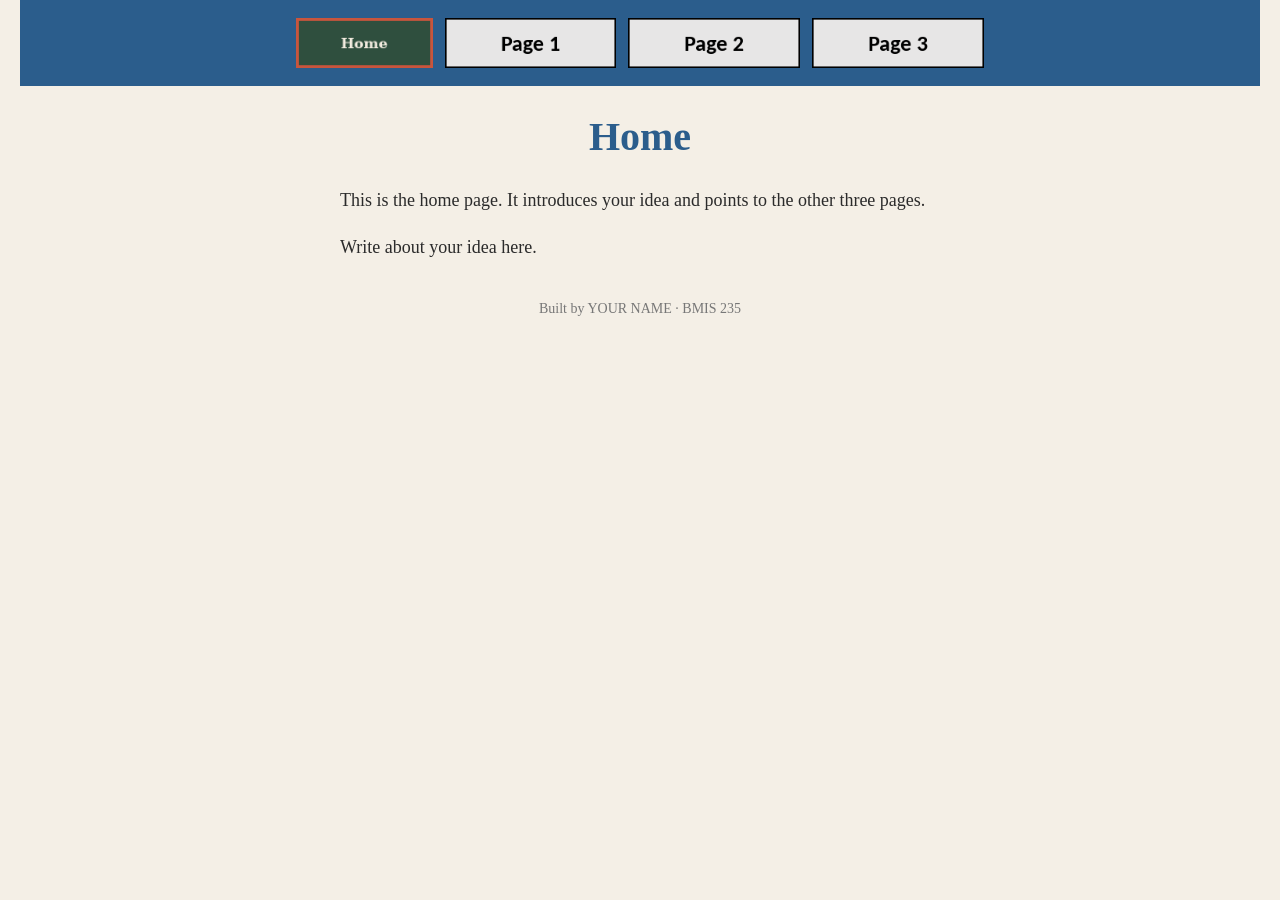
==== index.html @ edf494a1 "Update and rename home.html to index.html" ====
<!DOCTYPE html>
<!--
  Author: YOUR NAME
  GU username: YOUR-GU-USERNAME
  Course: BMIS 235 - HTML-3
-->
<html lang="en">
<head>
<meta charset="utf-8">
<meta name="author" content="YOUR NAME">
<title>Home</title>

<!-- this one line connects the page to the stylesheet -->
<link rel="stylesheet" href="styles.css">
</head>
<body>

<!-- ===== MENU ============================================================
     The menu is four links. Each link wraps an image instead of words.
     Build it once on this page, check that every link works,
     then copy the whole <nav> block and paste it over the menu on the
     other three pages, so every page has the exact same menu.
     ===================================================================== -->
<nav>
    <a href="index.html"><img src="img/home.png" alt="Home"></a>
    <a href="grails.html"><img src="img/page1.png" alt="Page 1"></a>
    <a href="thehunt.html"><img src="img/page2.png" alt="Page 2"></a>
    <a href="shop.html"><img src="img/page3.png" alt="Page 3"></a>
</nav>

<h1>Home</h1>
<p>This is the home page. It introduces your idea and points to the other three pages.</p>
<p>Write about your idea here.</p>

<!-- ===== SHOWCASE ======================================================
     This box is empty on purpose. In Part 7 you paste an interactive
     graphic BETWEEN the opening <div> and the closing </div> below.
     ===================================================================== -->
<div class="showcase"></div>

<!-- Footer: fill in your name -->
<footer>Built by YOUR NAME &middot; BMIS 235</footer>

</body>
</html>
---- styles.css ----
/* =====================================================================
   styles.css  ·  YOUR BRAND
   ---------------------------------------------------------------------
   This one file is your brand guide. Every page that links to it gets
   the same font, the same colors and the same spacing.
   Change a color here once, and every page changes.

   Use the same font and colors you picked for your Excel menu images,
   so the menu and the pages look like one brand.
   ===================================================================== */

body {
    font-family: Georgia, "Times New Roman", serif;
    background-color: #f4efe6;
    color: #2b2b2b;
    margin: 0;
    padding: 0 20px 40px 20px;
}

/* the menu at the top of every page */
nav {
    background-color: #2b5d8c;
    padding: 14px;
    text-align: center;
}

/* every image inside the menu is forced to the same height.
   If your images still look different sizes, their WIDTHS are
   different: go back to Excel and make every cell the same size. */
nav img {
    height: 50px;
    margin: 4px;
    vertical-align: middle;
}

/* no underline or border around the image links */
nav a {
    text-decoration: none;
}

h1 {
    color: #2b5d8c;
    text-align: center;
    font-size: 40px;
}

p {
    max-width: 600px;
    margin: 20px auto;
    font-size: 18px;
    line-height: 1.5;
}

footer {
    text-align: center;
    font-size: 14px;
    color: #777777;
    margin-top: 40px;
}
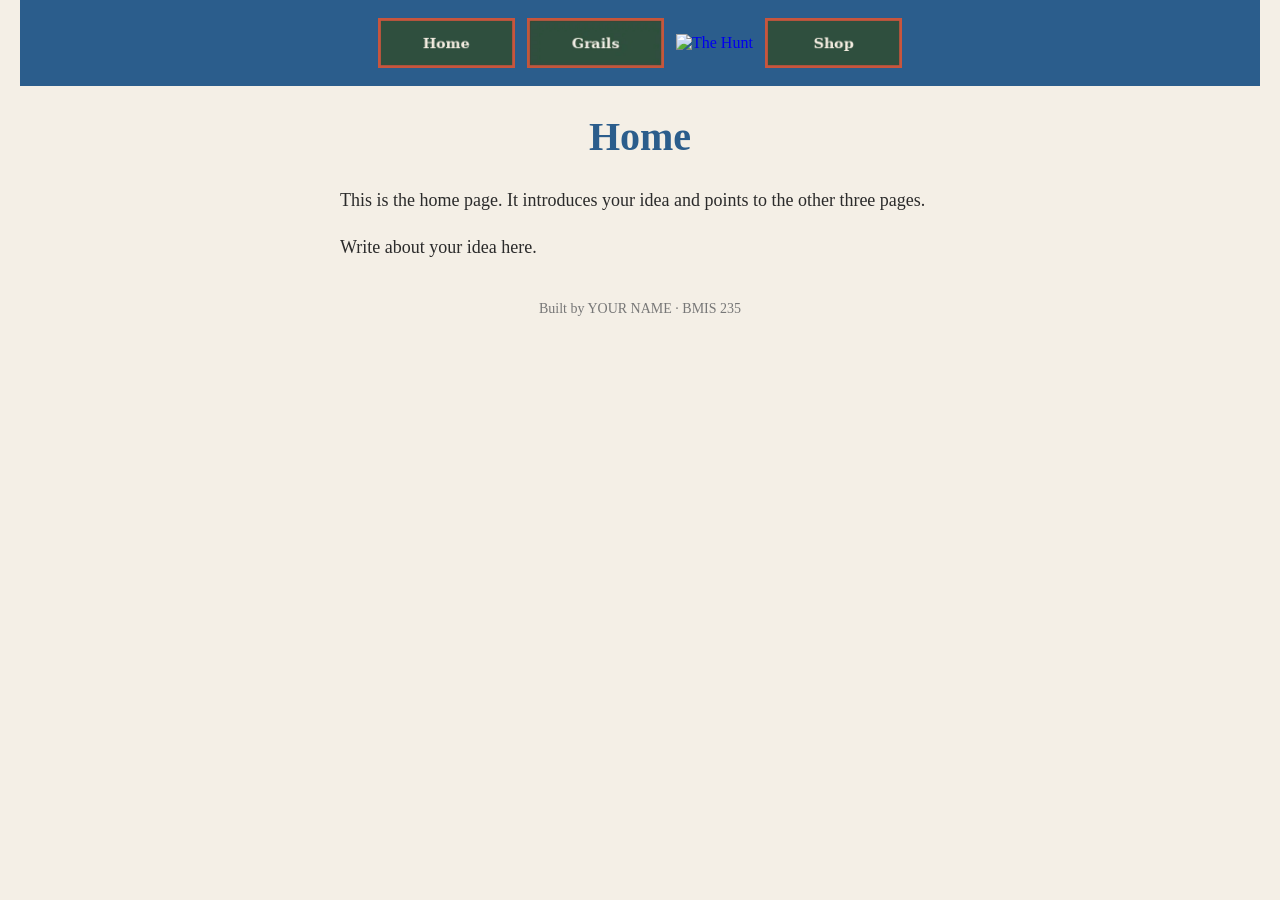
==== commit a51ab41d: "Update index.html, fixes" ====
--- a/index.html
+++ b/index.html
@@ -1,13 +1,13 @@
 <!DOCTYPE html>
 <!--
-  Author: YOUR NAME
-  GU username: YOUR-GU-USERNAME
+  Author: Maverick Hallett
+  GU username: mhallett
   Course: BMIS 235 - HTML-3
 -->
 <html lang="en">
 <head>
 <meta charset="utf-8">
-<meta name="author" content="YOUR NAME">
+<meta name="author" content="Maverick Hallett">
 <title>Home</title>
 
 <!-- this one line connects the page to the stylesheet -->
@@ -23,9 +23,9 @@
      ===================================================================== -->
 <nav>
     <a href="index.html"><img src="img/home.png" alt="Home"></a>
-    <a href="grails.html"><img src="img/page1.png" alt="Page 1"></a>
-    <a href="thehunt.html"><img src="img/page2.png" alt="Page 2"></a>
-    <a href="shop.html"><img src="img/page3.png" alt="Page 3"></a>
+    <a href="grails.html"><img src="img/grails.png" alt="Grails"></a>
+    <a href="thehunt.html"><img src="img/thehunt.png" alt="The Hunt"></a>
+    <a href="shop.html"><img src="img/shop.png" alt="Shop"></a>
 </nav>
 
 <h1>Home</h1>
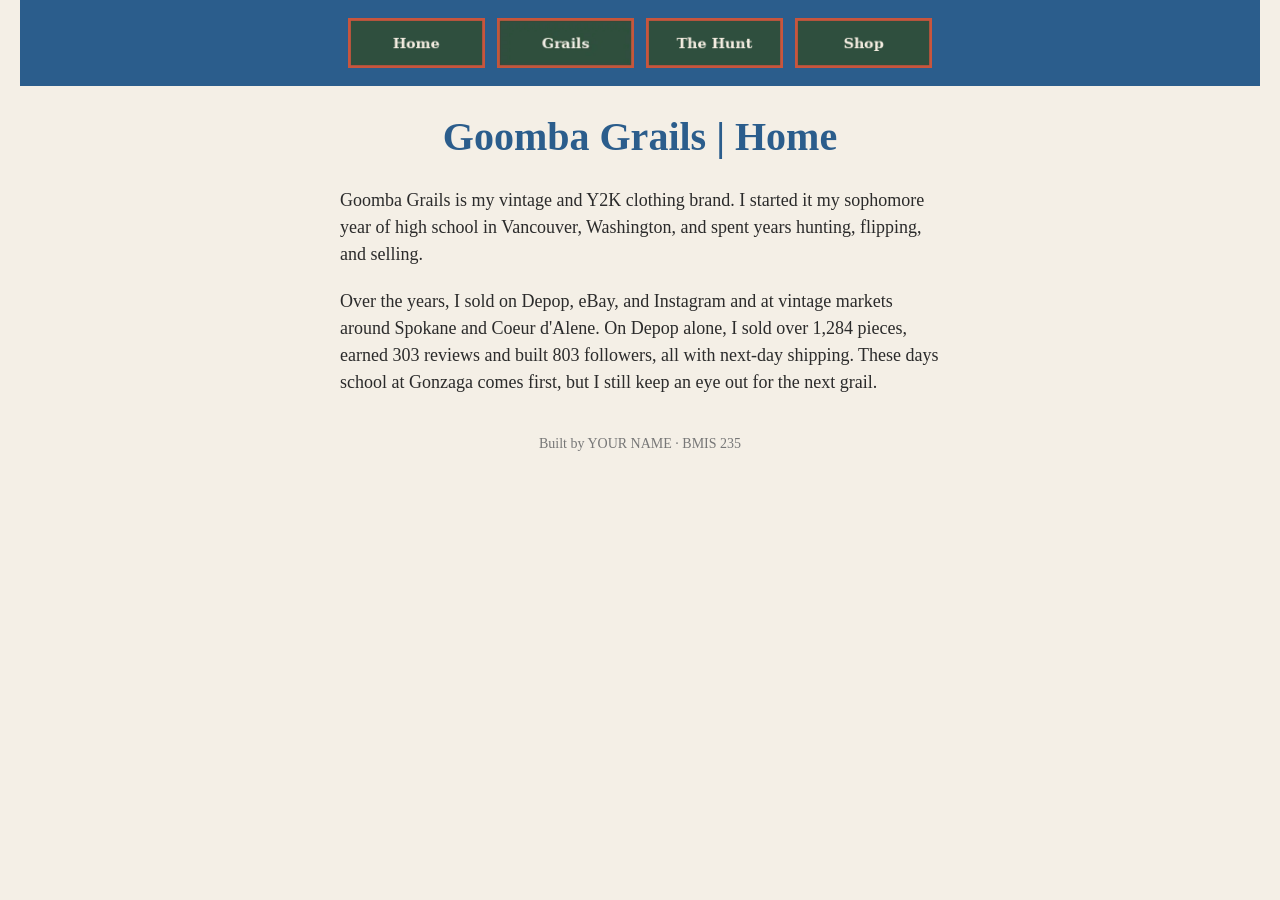
==== commit bacab720: "Added page content" ====
--- a/index.html
+++ b/index.html
@@ -28,9 +28,19 @@
     <a href="shop.html"><img src="img/shop.png" alt="Shop"></a>
 </nav>
 
-<h1>Home</h1>
-<p>This is the home page. It introduces your idea and points to the other three pages.</p>
-<p>Write about your idea here.</p>
+<h1>Goomba Grails | Home</h1>
+  
+<p>Goomba Grails is my vintage and Y2K clothing brand. I started it my
+sophomore year of high school in Vancouver, Washington, and spent years
+hunting, flipping, and selling.</p>
+  
+<p>Over the years, I sold on Depop, eBay, and Instagram and at vintage
+markets around Spokane and Coeur d'Alene. On Depop alone, I sold over
+1,284 pieces, earned 303 reviews and built 803 followers, all with
+next-day shipping. These days school at Gonzaga comes first, but I
+still keep an eye out for the next grail.</p>
+
+  
 
 <!-- ===== SHOWCASE ======================================================
      This box is empty on purpose. In Part 7 you paste an interactive
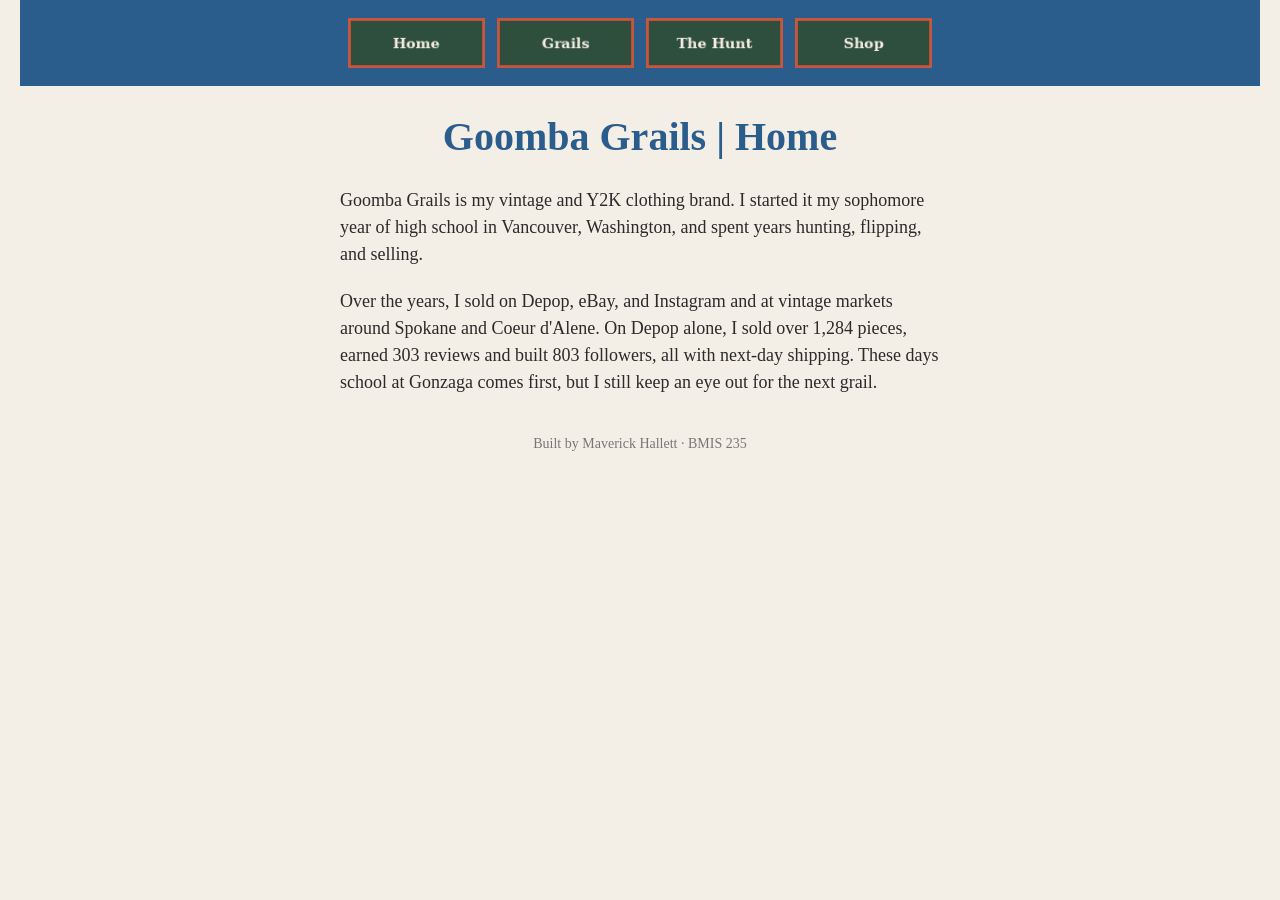
==== commit dd304d98: "added footer" ====
--- a/index.html
+++ b/index.html
@@ -49,7 +49,7 @@
 <div class="showcase"></div>
 
 <!-- Footer: fill in your name -->
-<footer>Built by YOUR NAME &middot; BMIS 235</footer>
+<footer>Built by Maverick Hallett &middot; BMIS 235</footer>
 
 </body>
 </html>
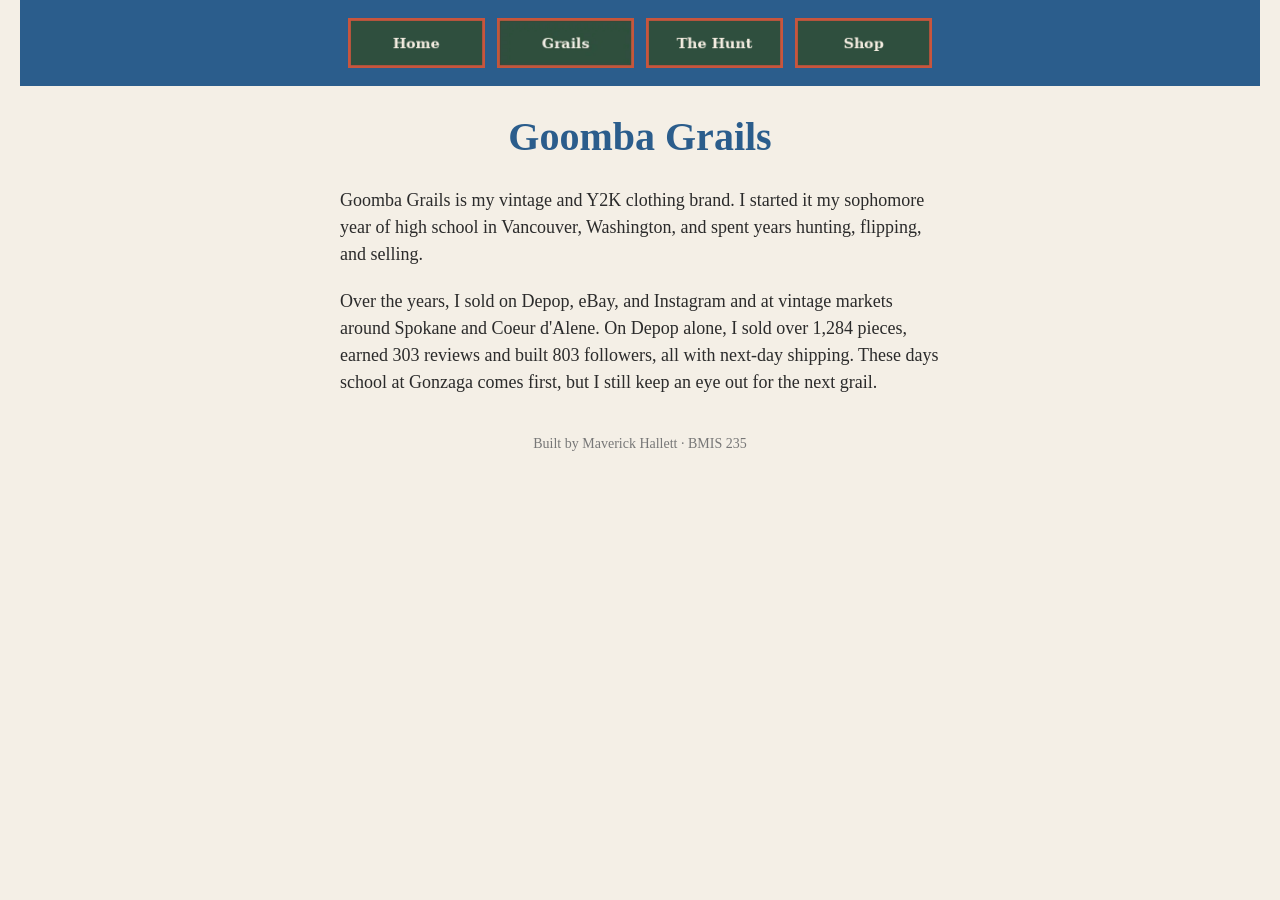
==== commit 1bb01473: "Update index.html" ====
--- a/index.html
+++ b/index.html
@@ -8,7 +8,7 @@
 <head>
 <meta charset="utf-8">
 <meta name="author" content="Maverick Hallett">
-<title>Home</title>
+<title>Goomba Grails | Home</title>
 
 <!-- this one line connects the page to the stylesheet -->
 <link rel="stylesheet" href="styles.css">
@@ -28,7 +28,7 @@
     <a href="shop.html"><img src="img/shop.png" alt="Shop"></a>
 </nav>
 
-<h1>Goomba Grails | Home</h1>
+<h1>Goomba Grails</h1>
   
 <p>Goomba Grails is my vintage and Y2K clothing brand. I started it my
 sophomore year of high school in Vancouver, Washington, and spent years
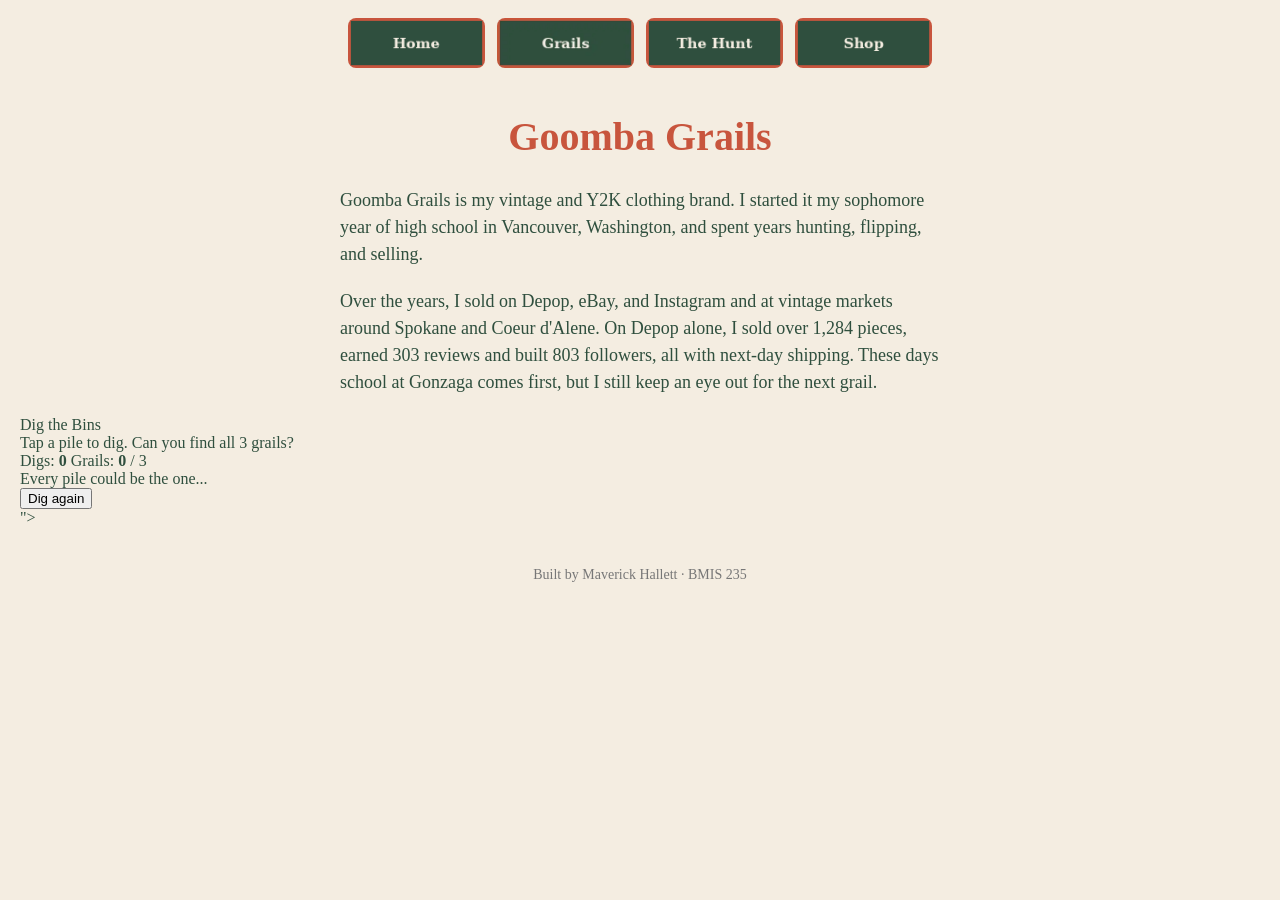
==== commit 9e0897b9: "added AI section" ====
--- a/index.html
+++ b/index.html
@@ -46,7 +46,224 @@
      This box is empty on purpose. In Part 7 you paste an interactive
      graphic BETWEEN the opening <div> and the closing </div> below.
      ===================================================================== -->
-<div class="showcase"></div>
+<div class="
+  <!-- HTML: the "Dig the Bins" game. 12 piles of clothes; tap one to dig through it.
+     Most piles are junk, but 3 hide real Goomba Grails finds. -->
+<div class="showcase-game">
+  <div class="showcase-head">
+    <div class="showcase-title">Dig the Bins</div>
+    <div class="showcase-sub">Tap a pile to dig. Can you find all 3 grails?</div>
+  </div>
+  <div class="showcase-stats">
+    <span>Digs: <b class="showcase-digs">0</b></span>
+    <span>Grails: <b class="showcase-found">0</b> / 3</span>
+  </div>
+  <div class="showcase-grid"></div>
+  <div class="showcase-msg">Every pile could be the one...</div>
+  <button class="showcase-reset" type="button">Dig again</button>
+</div>
+
+<!-- CSS: brand colors, the bin tiles, the flip animation and the grail glow.
+     Every rule starts with .showcase so it can't change the rest of the page. -->
+<style>
+.showcase .showcase-game {
+  max-width: 540px;
+  margin: 20px auto;
+  padding: 16px;
+  background: #2F4F3E;
+  border: 4px solid #C8553D;
+  border-radius: 10px;
+  font-family: Georgia, serif;
+  color: #F4EDE1;
+  box-sizing: border-box;
+  text-align: center;
+}
+.showcase .showcase-title {
+  font-size: 26px;
+  font-weight: bold;
+  letter-spacing: 2px;
+  text-transform: uppercase;
+}
+.showcase .showcase-sub {
+  font-size: 14px;
+  font-style: italic;
+  margin-top: 4px;
+}
+.showcase .showcase-stats {
+  display: flex;
+  justify-content: space-around;
+  margin: 12px 0;
+  font-size: 15px;
+}
+.showcase .showcase-stats b {
+  color: #C8553D;
+  background: #F4EDE1;
+  padding: 1px 8px;
+  border-radius: 10px;
+}
+.showcase .showcase-grid {
+  display: grid;
+  grid-template-columns: repeat(4, 1fr);
+  gap: 8px;
+}
+.showcase .showcase-tile {
+  height: 72px;
+  perspective: 600px;
+  cursor: pointer;
+}
+.showcase .showcase-inner {
+  position: relative;
+  width: 100%;
+  height: 100%;
+  transition: transform 0.5s;
+  transform-style: preserve-3d;
+}
+.showcase .showcase-tile.dug .showcase-inner {
+  transform: rotateY(180deg);
+}
+.showcase .showcase-front,
+.showcase .showcase-back {
+  position: absolute;
+  inset: 0;
+  display: flex;
+  align-items: center;
+  justify-content: center;
+  padding: 4px;
+  border-radius: 6px;
+  backface-visibility: hidden;
+  box-sizing: border-box;
+  font-size: 12px;
+  line-height: 1.2;
+}
+.showcase .showcase-front {
+  background: repeating-linear-gradient(45deg, #C8553D, #C8553D 8px, #b44a34 8px, #b44a34 16px);
+  border: 2px dashed #F4EDE1;
+  font-size: 26px;
+}
+.showcase .showcase-tile:hover .showcase-front {
+  filter: brightness(1.15);
+}
+.showcase .showcase-back {
+  background: #F4EDE1;
+  color: #7a7a7a;
+  transform: rotateY(180deg);
+  font-style: italic;
+}
+.showcase .showcase-tile.grail .showcase-back {
+  background: #F4EDE1;
+  color: #2F4F3E;
+  font-style: normal;
+  font-weight: bold;
+  border: 3px solid #C8553D;
+  animation: showcase-glow 1s ease-in-out 2;
+}
+@keyframes showcase-glow {
+  0%, 100% { box-shadow: 0 0 0 rgba(244, 237, 225, 0); }
+  50% { box-shadow: 0 0 18px 6px rgba(244, 237, 225, 0.9); }
+}
+.showcase .showcase-msg {
+  margin-top: 12px;
+  min-height: 22px;
+  font-size: 15px;
+}
+.showcase .showcase-msg.win {
+  font-weight: bold;
+  font-size: 17px;
+}
+.showcase .showcase-reset {
+  margin-top: 10px;
+  padding: 6px 18px;
+  font-family: Georgia, serif;
+  font-size: 15px;
+  background: #F4EDE1;
+  color: #2F4F3E;
+  border: 2px solid #C8553D;
+  border-radius: 20px;
+  cursor: pointer;
+}
+.showcase .showcase-reset:hover {
+  background: #C8553D;
+  color: #F4EDE1;
+}
+@media (max-width: 480px) {
+  .showcase .showcase-tile { height: 64px; }
+  .showcase .showcase-back { font-size: 10px; }
+  .showcase .showcase-title { font-size: 21px; }
+}
+</style>
+
+<!-- JavaScript: shuffles the piles, flips a pile when tapped, counts digs and grails,
+     and shows a win message when all 3 grails are found. -->
+<script>
+(function () {
+  var game = document.querySelector('.showcase .showcase-game');
+  var grid = game.querySelector('.showcase-grid');
+  var digsEl = game.querySelector('.showcase-digs');
+  var foundEl = game.querySelector('.showcase-found');
+  var msg = game.querySelector('.showcase-msg');
+
+  var grails = ["'50s Levi's Big E Jacket", 'Original Nirvana In Utero', 'Patagonia Synchilla'];
+  var junk = ['Faded promo tee', 'Stained khakis', 'Mall-brand polo', 'Pilled fleece',
+              'Office slacks', '5K fun run tee', 'Torn windbreaker', 'Plain gray hoodie', 'One lonely sock'];
+  var junkLines = ['Nope. Keep digging.', 'Just a rag...', 'Bins gonna bin.', 'Not today.', 'Back in the pile.'];
+  var digs = 0, found = 0;
+
+  function shuffle(list) {
+    for (var i = list.length - 1; i > 0; i--) {
+      var j = Math.floor(Math.random() * (i + 1));
+      var t = list[i]; list[i] = list[j]; list[j] = t;
+    }
+    return list;
+  }
+
+  function build() {
+    digs = 0; found = 0;
+    digsEl.textContent = '0';
+    foundEl.textContent = '0';
+    msg.textContent = 'Every pile could be the one...';
+    msg.classList.remove('win');
+    grid.innerHTML = '';
+
+    var items = grails.map(function (g) { return { name: g, grail: true }; })
+      .concat(junk.map(function (j) { return { name: j, grail: false }; }));
+
+    shuffle(items).forEach(function (item) {
+      var tile = document.createElement('div');
+      tile.className = 'showcase-tile';
+      tile.innerHTML = '<div class="showcase-inner">' +
+        '<div class="showcase-front">&#129529;</div>' +
+        '<div class="showcase-back">' + (item.grail ? '&#11088; GRAIL!<br>' : '') + item.name + '</div>' +
+        '</div>';
+      tile.addEventListener('click', function () { dig(tile, item); });
+      grid.appendChild(tile);
+    });
+  }
+
+  function dig(tile, item) {
+    if (tile.classList.contains('dug') || found === 3) return;
+    tile.classList.add('dug');
+    digs++;
+    digsEl.textContent = digs;
+
+    if (item.grail) {
+      tile.classList.add('grail');
+      found++;
+      foundEl.textContent = found;
+      if (found === 3) {
+        msg.textContent = 'All 3 grails in ' + digs + ' digs. That\'s the hunt.';
+        msg.classList.add('win');
+      } else {
+        msg.textContent = 'GRAIL! ' + item.name + '!';
+      }
+    } else {
+      msg.textContent = junkLines[Math.floor(Math.random() * junkLines.length)];
+    }
+  }
+
+  game.querySelector('.showcase-reset').addEventListener('click', build);
+  build();
+})();
+</script>"></div>
 
 <!-- Footer: fill in your name -->
 <footer>Built by Maverick Hallett &middot; BMIS 235</footer>
--- a/styles.css
+++ b/styles.css
@@ -1,5 +1,5 @@
 /* =====================================================================
-   styles.css  ·  YOUR BRAND
+   styles.css  ·  GOOMBA GRAILS
    ---------------------------------------------------------------------
    This one file is your brand guide. Every page that links to it gets
    the same font, the same colors and the same spacing.
@@ -11,15 +11,15 @@
 
 body {
     font-family: Georgia, "Times New Roman", serif;
-    background-color: #f4efe6;
-    color: #2b2b2b;
+    background-color: #F4EDE1;
+    color: #2F4F3E;
     margin: 0;
     padding: 0 20px 40px 20px;
 }
 
 /* the menu at the top of every page */
 nav {
-    background-color: #2b5d8c;
+    background-color: ##2F4F3E;
     padding: 14px;
     text-align: center;
 }
@@ -39,7 +39,7 @@
 }
 
 h1 {
-    color: #2b5d8c;
+    color: #C8553D;
     text-align: center;
     font-size: 40px;
 }
@@ -57,3 +57,31 @@
     color: #777777;
     margin-top: 40px;
 }
+
+/* NEW STYLE 1: links match the brand, with a hover effect */
+p a {
+    color: #C8553D;
+    font-weight: bold;
+    text-decoration: none;
+}
+
+p a:hover {
+    color: #2F4F3E;
+    text-decoration: underline;
+}
+
+/* NEW STYLE 2: section headings with a rust underline */
+h2 {
+    color: #2F4F3E;
+    text-align: center;
+    font-size: 26px;
+    border-bottom: 3px solid #C8553D;
+    max-width: 600px;
+    margin: 40px auto 10px auto;
+    padding-bottom: 6px;
+}
+
+/* NEW STYLE 3: rounded corners on the menu buttons */
+nav img {
+    border-radius: 8px;
+}
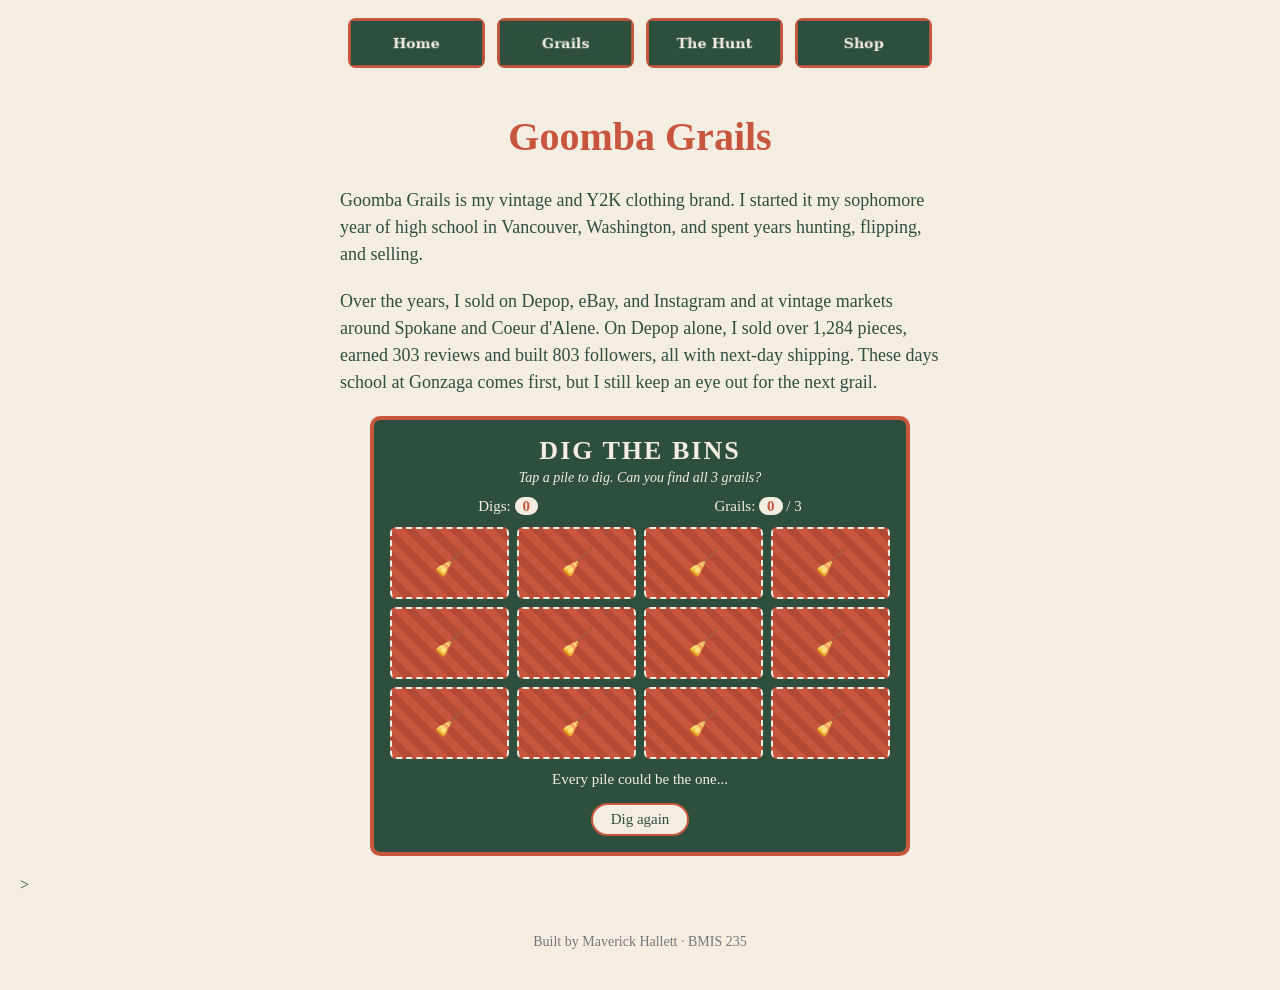
==== commit 21ab48a0: "fixed game" ====
--- a/index.html
+++ b/index.html
@@ -46,7 +46,7 @@
      This box is empty on purpose. In Part 7 you paste an interactive
      graphic BETWEEN the opening <div> and the closing </div> below.
      ===================================================================== -->
-<div class="
+<div class="showcase">
   <!-- HTML: the "Dig the Bins" game. 12 piles of clothes; tap one to dig through it.
      Most piles are junk, but 3 hide real Goomba Grails finds. -->
 <div class="showcase-game">
@@ -263,7 +263,8 @@
   game.querySelector('.showcase-reset').addEventListener('click', build);
   build();
 })();
-</script>"></div>
+</script>
+></div>
 
 <!-- Footer: fill in your name -->
 <footer>Built by Maverick Hallett &middot; BMIS 235</footer>
